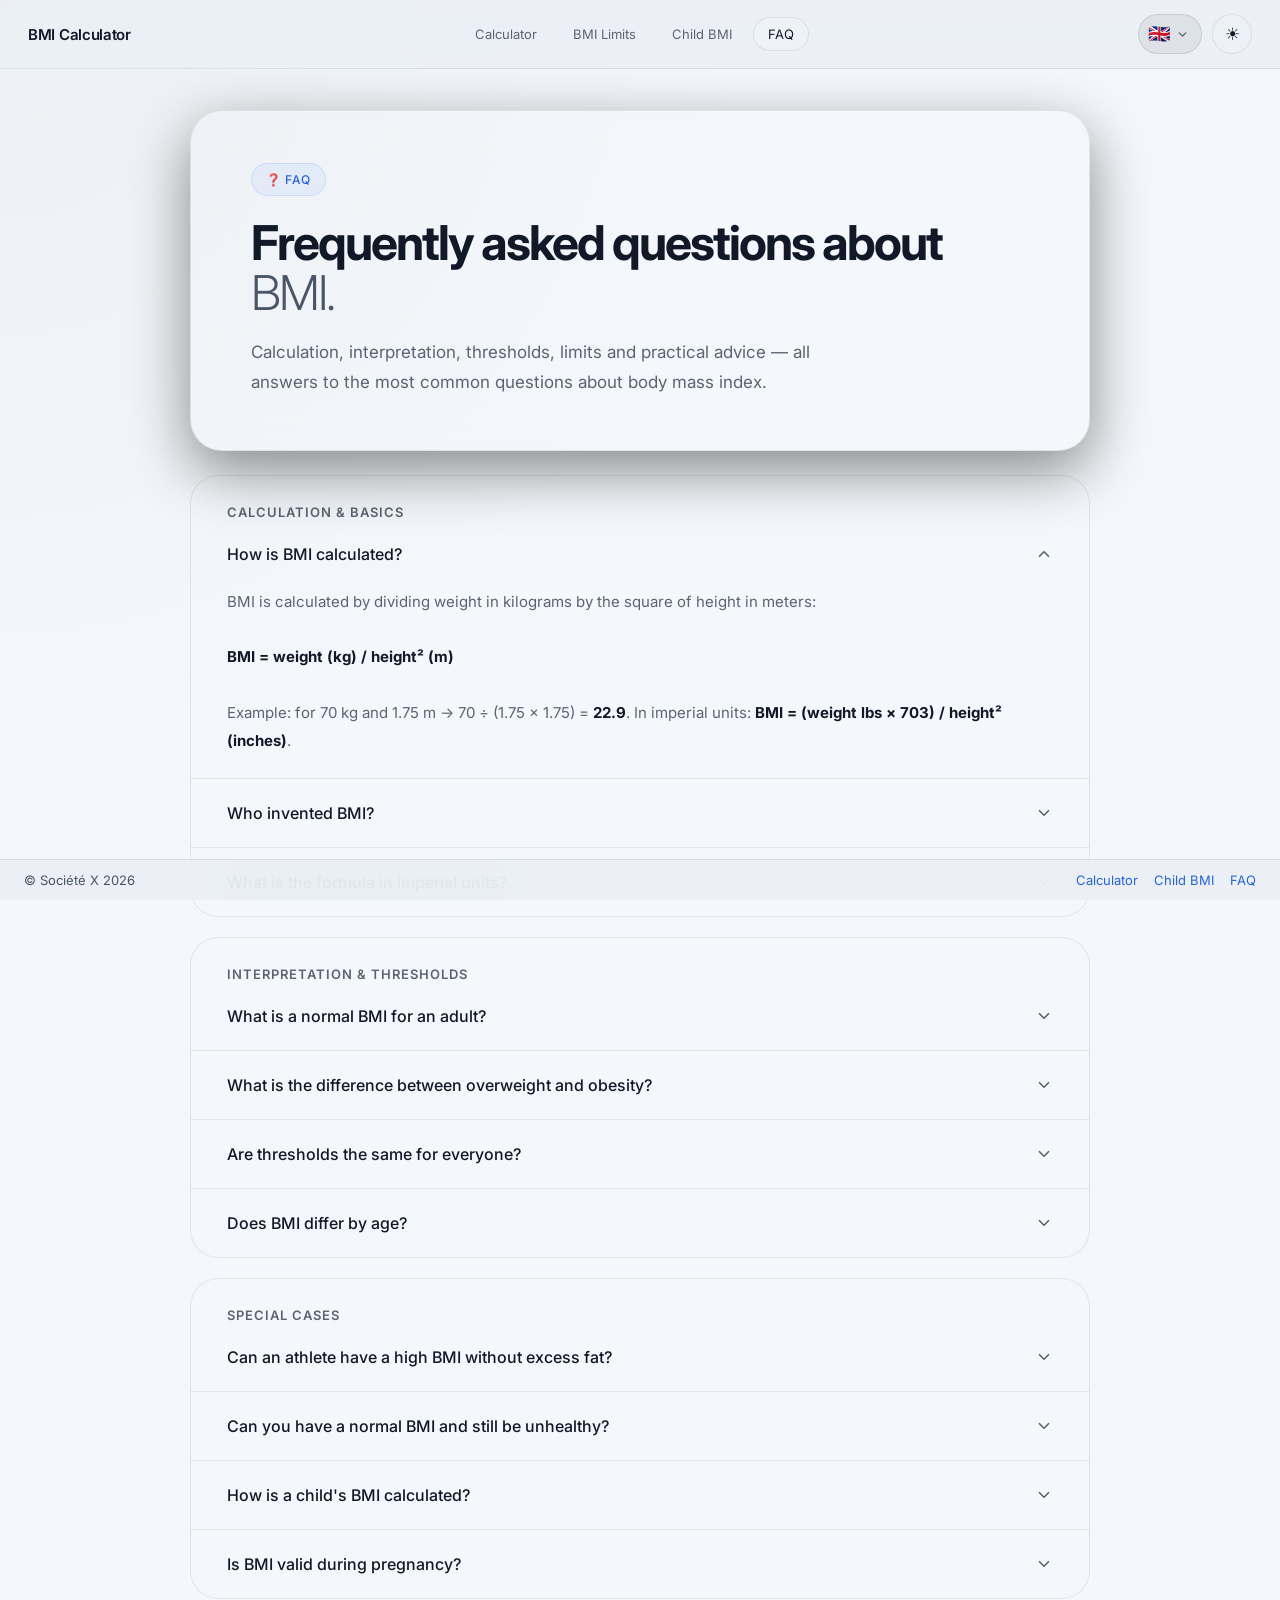
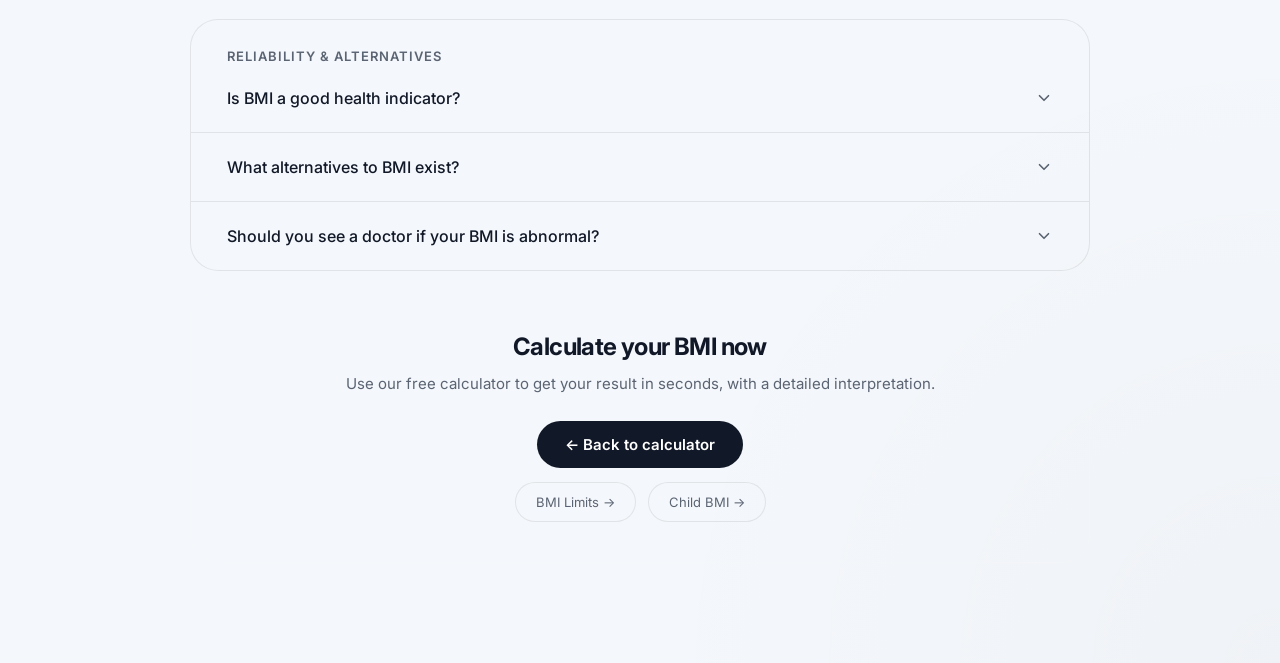
==== faq-imc.html @ f1634628 "feat: ajoute la page FAQ IMC avec schema.org FAQPage 14 questions organisées en 4 blocs (calcul, int" ====
<!DOCTYPE html>
<html lang="fr">
<head>
  <meta charset="UTF-8" />
  <meta name="viewport" content="width=device-width, initial-scale=1.0" />
  <title>FAQ IMC | Questions fréquentes sur l'indice de masse corporelle</title>
  <meta name="description" content="Toutes les réponses aux questions fréquentes sur l'IMC : calcul, interprétation, seuils, limites, IMC normal, surpoids, obésité et conseils pratiques.">
  <meta name="keywords" content="FAQ IMC, questions IMC, IMC normal, calcul IMC, interprétation IMC, surpoids, obésité, seuils IMC">
  <meta name="author" content="Société X">
  <meta name="robots" content="index, follow">
  <meta property="og:title" content="FAQ IMC – Questions fréquentes">
  <meta property="og:description" content="Toutes les réponses aux questions fréquentes sur l'indice de masse corporelle.">
  <meta property="og:type" content="article">
  <link rel="canonical" href="https://www.votresite.com/faq-imc">
  <link rel="preconnect" href="https://fonts.googleapis.com">
  <link rel="preconnect" href="https://fonts.gstatic.com" crossorigin>
  <link href="https://fonts.googleapis.com/css2?family=Inter:wght@300;400;500;600;700&display=swap" rel="stylesheet">

  <style>
    * { margin: 0; padding: 0; box-sizing: border-box; }

    :root {
      --footer: #c7d0dd; --link: #8db4ff; --bg: #0f1115;
      --border: rgba(255,255,255,0.08); --text: #f5f7fb;
      --muted: #a7b0c0; --accent: #ffffff;
      --success: #32d583; --warning: #f5b546; --danger: #ff6b6b;
      --shadow: 0 20px 60px rgba(0,0,0,0.45);
    }

    body {
      font-family: 'Inter', sans-serif;
      background:
        radial-gradient(circle at top left, rgba(255,255,255,0.04), transparent 30%),
        radial-gradient(circle at bottom right, rgba(255,255,255,0.03), transparent 25%),
        var(--bg);
      color: var(--text);
      min-height: 100vh;
      padding: 80px 20px 80px;
      transition: background 0.3s ease, color 0.3s ease;
    }

    /* ---- NAV ---- */
    .topbar {
      position: fixed;
      top: 0; left: 0; width: 100%;
      padding: 14px 28px;
      display: flex;
      align-items: center;
      justify-content: space-between;
      background: rgba(15,17,21,0.82);
      -webkit-backdrop-filter: blur(20px) saturate(180%);
      backdrop-filter: blur(20px) saturate(180%);
      border-bottom: 1px solid var(--border);
      z-index: 900;
    }

    .nav-logo {
      font-size: 15px; font-weight: 600; color: var(--text);
      text-decoration: none; letter-spacing: -0.3px;
    }

    .nav-links { display: flex; gap: 6px; align-items: center; }

    .nav-link {
      padding: 8px 14px; border-radius: 999px; font-size: 13px;
      color: var(--muted); text-decoration: none;
      border: 1px solid transparent; transition: all 0.2s ease; white-space: nowrap;
    }
    .nav-link:hover { color: var(--text); background: rgba(255,255,255,0.07); border-color: var(--border); }
    .nav-link.active { color: var(--text); background: rgba(255,255,255,0.09); border-color: var(--border); }

    .nav-controls { display: flex; align-items: center; gap: 10px; }

    .theme-toggle {
      width: 40px; height: 40px; border-radius: 50%;
      border: 1px solid var(--border); background: rgba(255,255,255,0.08);
      color: var(--text); cursor: pointer; font-size: 17px;
      display: flex; align-items: center; justify-content: center; transition: 0.2s ease;
    }
    .theme-toggle:hover { transform: scale(1.05); background: rgba(255,255,255,0.13); }

    /* ---- PAGE LAYOUT ---- */
    .page-wrapper { max-width: 900px; margin: 0 auto; padding-top: 30px; }

    /* Hero */
    .hero {
      padding: 52px 60px;
      border: 1px solid var(--border); border-radius: 32px;
      background: rgba(255,255,255,0.03); backdrop-filter: blur(20px);
      box-shadow: var(--shadow); margin-bottom: 24px;
    }

    .hero-badge {
      display: inline-flex; align-items: center; gap: 8px;
      padding: 8px 14px; border-radius: 999px;
      background: rgba(141,180,255,0.12); border: 1px solid rgba(141,180,255,0.3);
      color: var(--link); font-size: 12px; font-weight: 500;
      letter-spacing: 0.5px; margin-bottom: 22px;
    }

    .hero h1 {
      font-size: 48px; font-weight: 700; letter-spacing: -2px;
      line-height: 1.05; margin-bottom: 18px;
    }
    .hero h1 span { color: #cfd8e3; font-weight: 300; }

    .hero-desc { color: var(--muted); font-size: 17px; line-height: 1.8; max-width: 620px; }

    /* FAQ section */
    .faq-section {
      border: 1px solid var(--border); border-radius: 28px;
      background: rgba(255,255,255,0.03); margin-bottom: 20px; overflow: hidden;
    }

    .faq-section-title {
      padding: 28px 36px 0;
      font-size: 13px; font-weight: 600; letter-spacing: 1px;
      color: var(--muted); text-transform: uppercase;
    }

    .faq-item { border-bottom: 1px solid var(--border); }
    .faq-item:last-child { border-bottom: none; }

    .faq-question {
      width: 100%; background: none; border: none; cursor: pointer;
      padding: 22px 36px; text-align: left; color: var(--text);
      font-family: 'Inter', sans-serif; font-size: 16px; font-weight: 500;
      display: flex; justify-content: space-between; align-items: center;
      gap: 16px; transition: background 0.15s ease; line-height: 1.5;
    }
    .faq-question:hover { background: rgba(255,255,255,0.03); }

    .faq-chevron {
      flex-shrink: 0; width: 18px; height: 18px;
      stroke: var(--muted); fill: none; stroke-width: 2.2;
      stroke-linecap: round; stroke-linejoin: round;
      transition: transform 0.25s ease;
    }
    .faq-item.open .faq-chevron { transform: rotate(180deg); }

    .faq-answer {
      max-height: 0; overflow: hidden;
      transition: max-height 0.35s ease, padding 0.25s ease;
    }
    .faq-item.open .faq-answer { max-height: 600px; }

    .faq-answer-inner {
      padding: 0 36px 24px;
      color: var(--muted); font-size: 15px; line-height: 1.85;
    }
    .faq-answer-inner strong { color: var(--text); }
    .faq-answer-inner a { color: var(--link); text-decoration: none; }
    .faq-answer-inner a:hover { text-decoration: underline; }

    .faq-answer-inner .values-row {
      display: flex; flex-wrap: wrap; gap: 10px; margin-top: 14px;
    }
    .val-chip {
      display: flex; flex-direction: column; align-items: center;
      padding: 10px 16px; border-radius: 14px; border: 1px solid var(--border);
      background: rgba(255,255,255,0.04); font-size: 13px; gap: 4px;
    }
    .val-chip .val-num { font-size: 17px; font-weight: 700; }
    .val-chip .val-label { color: var(--muted); font-size: 11px; }
    .val-chip.green { border-color: rgba(50,213,131,0.3); }
    .val-chip.green .val-num { color: var(--success); }
    .val-chip.yellow { border-color: rgba(245,181,70,0.3); }
    .val-chip.yellow .val-num { color: var(--warning); }
    .val-chip.orange { border-color: rgba(255,150,50,0.3); }
    .val-chip.orange .val-num { color: #ff9632; }
    .val-chip.red { border-color: rgba(255,107,107,0.3); }
    .val-chip.red .val-num { color: var(--danger); }

    /* CTA */
    .cta-section {
      padding: 40px; border: 1px solid rgba(255,255,255,0.1);
      border-radius: 28px; background: rgba(255,255,255,0.04);
      text-align: center; margin-bottom: 20px;
    }
    .cta-section h2 { font-size: 24px; font-weight: 700; letter-spacing: -0.6px; margin-bottom: 10px; }
    .cta-section p  { color: var(--muted); font-size: 15px; margin-bottom: 24px; line-height: 1.7; }

    .cta-btn {
      display: inline-flex; align-items: center; gap: 8px;
      padding: 14px 28px; border-radius: 999px; background: var(--accent);
      color: #111; font-size: 15px; font-weight: 600; text-decoration: none;
      transition: opacity 0.2s, transform 0.2s; border: none; cursor: pointer;
      font-family: 'Inter', sans-serif;
    }
    .cta-btn:hover { opacity: 0.9; transform: translateY(-1px); }

    .page-links {
      display: flex; gap: 12px; justify-content: center; flex-wrap: wrap; margin-top: 14px;
    }
    .page-link {
      padding: 11px 20px; border-radius: 999px; border: 1px solid var(--border);
      background: rgba(255,255,255,0.05); color: var(--muted); font-size: 13px;
      text-decoration: none; transition: all 0.2s ease;
    }
    .page-link:hover { background: rgba(255,255,255,0.1); color: var(--text); border-color: rgba(255,255,255,0.2); }

    /* Footer */
    footer {
      position: fixed; bottom: 0; left: 0; width: 100%;
      padding: 12px 24px;
      display: flex; justify-content: space-between; align-items: center;
      background: rgba(15,17,21,0.82);
      -webkit-backdrop-filter: blur(20px) saturate(180%);
      backdrop-filter: blur(20px) saturate(180%);
      border-top: 1px solid var(--border);
      color: var(--footer); font-size: 13px; flex-wrap: wrap; gap: 10px; z-index: 900;
    }
    footer a { color: var(--link); text-decoration: none; }
    footer a:hover { text-decoration: underline; }
    .footer-links { display: flex; gap: 16px; }

    /* Light mode */
    body.light {
      --bg: #f4f7fb; --border: rgba(0,0,0,0.08); --text: #111827;
      --muted: #5b6472; --accent: #111827; --footer: #4b5563; --link: #2563eb;
      background:
        radial-gradient(circle at top left, rgba(0,0,0,0.03), transparent 30%),
        radial-gradient(circle at bottom right, rgba(0,0,0,0.02), transparent 25%),
        var(--bg);
    }
    body.light .topbar, body.light footer { background: rgba(235,239,245,0.88); }
    body.light .cta-btn { color: #fff; }
    body.light .hero h1 span { color: #4a5568; }
    body.light .lang-menu { background: rgba(244,247,251,0.97); }
    body.light .lang-option:hover { background: rgba(0,0,0,0.05); color: #111; }
    body.light .lang-dropdown-btn { background: rgba(0,0,0,0.06); border-color: rgba(0,0,0,0.1); color: #111827; }
    body.light .faq-question:hover { background: rgba(0,0,0,0.02); }

    /* Language */
    .language-switcher { position: relative; z-index: 999; }
    .lang-dropdown-btn {
      height: 40px; padding: 0 12px 0 9px; border-radius: 999px;
      border: 1px solid var(--border); background: rgba(255,255,255,0.08);
      display: flex; align-items: center; gap: 6px; cursor: pointer;
      font-size: 18px; line-height: 1; transition: 0.2s ease;
      color: var(--text); font-family: 'Inter', sans-serif;
    }
    .lang-dropdown-btn:hover { background: rgba(255,255,255,0.13); }
    .lang-chevron {
      width: 13px; height: 13px; flex-shrink: 0;
      transition: transform 0.25s ease; stroke: var(--muted);
      fill: none; stroke-width: 2.5; stroke-linecap: round; stroke-linejoin: round;
    }
    .lang-dropdown-btn.open .lang-chevron { transform: rotate(180deg); }
    .lang-menu {
      position: absolute; top: calc(100% + 8px); right: 0;
      background: rgba(23,26,33,0.97); backdrop-filter: blur(16px);
      border: 1px solid var(--border); border-radius: 18px;
      padding: 6px; min-width: 130px; display: none;
      box-shadow: 0 12px 36px rgba(0,0,0,0.35); z-index: 999;
    }
    .lang-menu.open { display: block; }
    .lang-option {
      display: flex; align-items: center; gap: 9px;
      padding: 10px 14px; border-radius: 12px; cursor: pointer;
      font-size: 14px; color: var(--muted); transition: 0.15s ease;
    }
    .lang-option:hover { background: rgba(255,255,255,0.08); color: var(--text); }

    /* Burger */
    .burger {
      display:none; align-items:center; justify-content:center; width:36px; height:36px;
      border-radius:10px; border:1px solid var(--border); background:rgba(255,255,255,0.08);
      cursor:pointer; flex-shrink:0; transition:background 0.2s ease;
    }
    .burger:hover { background:rgba(255,255,255,0.14); }
    .burger .icon-burger { display:block; }
    .burger .icon-close  { display:none; }
    .burger.open .icon-burger { display:none; }
    .burger.open .icon-close  { display:block; }
    .mobile-menu {
      display:none; position:fixed; top:53px; left:0; width:100%;
      background:rgba(15,17,21,0.97); -webkit-backdrop-filter:blur(20px);
      backdrop-filter:blur(20px); border-bottom:1px solid var(--border);
      padding:8px 14px 12px; flex-direction:column; gap:4px; z-index:1000;
    }
    .mobile-menu.open { display:flex; }
    .mobile-menu .mob-link {
      display:block; padding:12px 16px; font-size:15px;
      font-family:'Inter',sans-serif; border-radius:14px; border:1px solid transparent;
      color:var(--muted); text-decoration:none; transition:all 0.15s ease;
    }
    .mobile-menu .mob-link:hover { background:rgba(255,255,255,0.07); color:var(--text); }
    .mobile-menu .mob-link.active { background:rgba(255,255,255,0.09); border-color:var(--border); color:var(--text); }
    body.light .burger { background:rgba(0,0,0,0.05); border-color:rgba(0,0,0,0.12); }
    body.light .mobile-menu { background:rgba(235,239,245,0.97); }

    /* Responsive */
    @media (max-width: 720px) {
      body { padding: 70px 0 70px; }
      .page-wrapper { padding: 16px 14px 0; }
      .hero { padding: 28px 20px; border-radius: 20px; }
      .hero h1 { font-size: 28px; letter-spacing: -1px; }
      .hero-desc { font-size: 14px; }
      .faq-section { border-radius: 20px; margin-bottom: 12px; }
      .faq-section-title { padding: 20px 20px 0; font-size: 12px; }
      .faq-question { padding: 18px 20px; font-size: 15px; }
      .faq-answer-inner { padding: 0 20px 20px; font-size: 14px; }
      .cta-section { padding: 26px 18px; border-radius: 20px; margin-bottom: 12px; }
      .topbar { padding: 10px 14px; }
      .nav-links { display: none; }
      .burger { display: flex; }
      footer { padding: 10px 16px; font-size: 12px; }
    }
  </style>
</head>
<body>

  <script type="application/ld+json" id="faqSchema">
  {
    "@context": "https://schema.org",
    "@type": "FAQPage",
    "mainEntity": [
      {
        "@type": "Question",
        "name": "Comment se calcule l'IMC ?",
        "acceptedAnswer": { "@type": "Answer", "text": "L'IMC se calcule en divisant le poids en kilogrammes par le carré de la taille en mètres : IMC = poids (kg) / taille² (m). Par exemple, pour 70 kg et 1,75 m : 70 / (1,75 × 1,75) = 22,9." }
      },
      {
        "@type": "Question",
        "name": "Quel est un IMC normal pour un adulte ?",
        "acceptedAnswer": { "@type": "Answer", "text": "Selon l'OMS, un IMC entre 18,5 et 24,9 est considéré comme normal. En dessous de 18,5 correspond à une maigreur, entre 25 et 29,9 à un surpoids, et au-delà de 30 à une obésité." }
      },
      {
        "@type": "Question",
        "name": "L'IMC est-il fiable ?",
        "acceptedAnswer": { "@type": "Answer", "text": "L'IMC est un outil de dépistage utile à l'échelle de la population, mais imparfait à l'échelle individuelle. Il ne distingue pas la masse musculaire de la graisse, et ne tient pas compte de l'âge, du sexe biologique, ni de l'origine ethnique." }
      },
      {
        "@type": "Question",
        "name": "L'IMC est-il différent pour les enfants ?",
        "acceptedAnswer": { "@type": "Answer", "text": "Oui. Chez les enfants et adolescents (2-18 ans), l'IMC s'interprète en percentile selon l'âge et le sexe, pas avec des seuils fixes. Un IMC au-dessus du 97e percentile indique une obésité, en dessous du 3e percentile une maigreur." }
      },
      {
        "@type": "Question",
        "name": "Peut-on avoir un IMC normal et être en mauvaise santé ?",
        "acceptedAnswer": { "@type": "Answer", "text": "Oui, c'est ce qu'on appelle la TOFI (Thin Outside, Fat Inside). Une personne peut afficher un IMC normal tout en ayant un excès de graisse viscérale abdominale, ce qui est associé à des risques cardiovasculaires et métaboliques élevés." }
      },
      {
        "@type": "Question",
        "name": "Quelle est la différence entre surpoids et obésité ?",
        "acceptedAnswer": { "@type": "Answer", "text": "Le surpoids correspond à un IMC entre 25 et 29,9. L'obésité commence à partir de 30 et se divise en trois grades : grade 1 (30-34,9), grade 2 (35-39,9) et grade 3 ou obésité morbide (40 et plus)." }
      },
      {
        "@type": "Question",
        "name": "Un sportif peut-il avoir un IMC élevé sans excès de graisse ?",
        "acceptedAnswer": { "@type": "Answer", "text": "Oui. La masse musculaire est plus dense que la graisse. Un athlète comme un rugbyman ou un haltérophile peut avoir un IMC de 28 à 32 tout en ayant un faible taux de graisse corporelle. C'est l'une des principales limites de l'IMC." }
      },
      {
        "@type": "Question",
        "name": "Les seuils IMC sont-ils les mêmes pour tout le monde ?",
        "acceptedAnswer": { "@type": "Answer", "text": "Non. L'OMS recommande des seuils abaissés pour les populations asiatiques : surpoids à partir de 23, obésité à 27,5. Ces populations accumulent davantage de graisse viscérale pour un même IMC que les populations caucasiennes." }
      },
      {
        "@type": "Question",
        "name": "Quelle est la formule de l'IMC en unités impériales ?",
        "acceptedAnswer": { "@type": "Answer", "text": "En unités impériales : IMC = (poids en livres × 703) / (taille en pouces)². Par exemple, pour 154 lbs et 5 ft 9 in (69 pouces) : (154 × 703) / (69²) = 22,7." }
      },
      {
        "@type": "Question",
        "name": "Comment perdre du poids pour atteindre un IMC normal ?",
        "acceptedAnswer": { "@type": "Answer", "text": "L'IMC est un indicateur, pas une cible en soi. Pour améliorer sa composition corporelle, il est recommandé de combiner une alimentation équilibrée (déficit calorique modéré) avec une activité physique régulière. Consultez un professionnel de santé pour un suivi personnalisé." }
      }
    ]
  }
  </script>

  <nav class="topbar">
    <button class="burger" id="burgerBtn" aria-label="Menu">
      <svg class="icon-burger" width="16" height="16" viewBox="0 0 16 16" fill="none" stroke="var(--text)" stroke-width="1.8" stroke-linecap="round"><line x1="2" y1="4" x2="14" y2="4"/><line x1="2" y1="8" x2="14" y2="8"/><line x1="2" y1="12" x2="14" y2="12"/></svg>
      <svg class="icon-close" width="16" height="16" viewBox="0 0 16 16" fill="none" stroke="var(--text)" stroke-width="1.8" stroke-linecap="round"><line x1="3" y1="3" x2="13" y2="13"/><line x1="13" y1="3" x2="3" y2="13"/></svg>
    </button>
    <a class="nav-logo" href="index.html" id="navLogo">Calculateur IMC</a>
    <div class="nav-links">
      <a class="nav-link" href="index.html" id="navCalc">Calculateur</a>
      <a class="nav-link" href="limites-imc.html" id="navLimites">Limites de l'IMC</a>
      <a class="nav-link" href="imc-enfant.html" id="navEnfant">IMC enfant</a>
      <a class="nav-link active" href="faq-imc.html" id="navFaq">FAQ</a>
    </div>
    <div class="nav-controls">
      <div class="language-switcher" id="langSwitcher">
        <button class="lang-dropdown-btn" id="langBtn">
          <span id="currentFlag">🇫🇷</span>
          <svg class="lang-chevron" viewBox="0 0 24 24"><polyline points="6 9 12 15 18 9"/></svg>
        </button>
        <div class="lang-menu" id="langMenu">
          <div class="lang-option" data-lang="fr"><span>🇫🇷</span><span>Français</span></div>
          <div class="lang-option" data-lang="en"><span>🇬🇧</span><span>English</span></div>
          <div class="lang-option" data-lang="es"><span>🇪🇸</span><span>Español</span></div>
        </div>
      </div>
      <button class="theme-toggle" id="themeToggle">☾</button>
    </div>
  </nav>

  <div class="mobile-menu" id="mobileMenu">
    <a class="mob-link" href="index.html" id="mobCalc">Calculateur</a>
    <a class="mob-link" href="limites-imc.html" id="mobLimites">Limites de l'IMC</a>
    <a class="mob-link" href="imc-enfant.html" id="mobEnfant">IMC enfant</a>
    <a class="mob-link active" href="faq-imc.html" id="mobFaq">FAQ</a>
  </div>

  <div class="page-wrapper">

    <div class="hero">
      <div class="hero-badge" id="heroBadge">❓ FAQ</div>
      <h1 id="heroTitle">Questions fréquentes sur <span id="heroSub">l'IMC.</span></h1>
      <p class="hero-desc" id="heroDesc">Calcul, interprétation, seuils, limites et conseils pratiques — toutes les réponses aux questions les plus posées sur l'indice de masse corporelle.</p>
    </div>

    <!-- Bloc 1 : Calcul & bases -->
    <div class="faq-section">
      <p class="faq-section-title" id="sec1Label">Calcul &amp; bases</p>

      <div class="faq-item">
        <button class="faq-question" onclick="toggleFaq(this)" id="q1">
          <span id="q1text">Comment se calcule l'IMC ?</span>
          <svg class="faq-chevron" viewBox="0 0 24 24"><polyline points="6 9 12 15 18 9"/></svg>
        </button>
        <div class="faq-answer">
          <div class="faq-answer-inner" id="a1">
            L'IMC se calcule en divisant le poids en kilogrammes par le carré de la taille en mètres :<br><br>
            <strong>IMC = poids (kg) / taille² (m)</strong><br><br>
            Exemple : pour 70 kg et 1,75 m → 70 ÷ (1,75 × 1,75) = <strong>22,9</strong>. En unités impériales, la formule devient : <strong>IMC = (poids lbs × 703) / taille² (pouces)</strong>.
          </div>
        </div>
      </div>

      <div class="faq-item">
        <button class="faq-question" onclick="toggleFaq(this)" id="q2">
          <span id="q2text">Qui a inventé l'IMC ?</span>
          <svg class="faq-chevron" viewBox="0 0 24 24"><polyline points="6 9 12 15 18 9"/></svg>
        </button>
        <div class="faq-answer">
          <div class="faq-answer-inner" id="a2">
            L'IMC a été développé par le statisticien belge <strong>Adolphe Quetelet</strong> en 1832, d'où son ancien nom "indice de Quetelet". Il a été popularisé comme outil médical dans les années 1970 par le physiologiste américain Ancel Keys, qui lui a donné son nom actuel de <em>Body Mass Index</em> (BMI).
          </div>
        </div>
      </div>

      <div class="faq-item">
        <button class="faq-question" onclick="toggleFaq(this)" id="q3">
          <span id="q3text">Quelle est la formule en unités impériales ?</span>
          <svg class="faq-chevron" viewBox="0 0 24 24"><polyline points="6 9 12 15 18 9"/></svg>
        </button>
        <div class="faq-answer">
          <div class="faq-answer-inner" id="a3">
            En pouces et livres : <strong>IMC = (poids lbs × 703) / taille² (pouces)</strong>.<br><br>
            Exemple : 154 lbs, 5 ft 9 in (= 69 pouces) → (154 × 703) / (69²) = 108 262 / 4 761 = <strong>22,7</strong>.
          </div>
        </div>
      </div>

    </div>

    <!-- Bloc 2 : Interprétation & seuils -->
    <div class="faq-section">
      <p class="faq-section-title" id="sec2Label">Interprétation &amp; seuils</p>

      <div class="faq-item">
        <button class="faq-question" onclick="toggleFaq(this)" id="q4">
          <span id="q4text">Quel est un IMC normal pour un adulte ?</span>
          <svg class="faq-chevron" viewBox="0 0 24 24"><polyline points="6 9 12 15 18 9"/></svg>
        </button>
        <div class="faq-answer">
          <div class="faq-answer-inner" id="a4">
            Selon l'Organisation Mondiale de la Santé (OMS), voici les catégories pour l'adulte :
            <div class="values-row">
              <div class="val-chip yellow"><span class="val-num">&lt; 18,5</span><span class="val-label" id="chip1">Maigreur</span></div>
              <div class="val-chip green"><span class="val-num">18,5 – 24,9</span><span class="val-label" id="chip2">Normal</span></div>
              <div class="val-chip yellow"><span class="val-num">25 – 29,9</span><span class="val-label" id="chip3">Surpoids</span></div>
              <div class="val-chip orange"><span class="val-num">30 – 34,9</span><span class="val-label" id="chip4">Obésité G1</span></div>
              <div class="val-chip red"><span class="val-num">&ge; 35</span><span class="val-label" id="chip5">Obésité G2+</span></div>
            </div>
          </div>
        </div>
      </div>

      <div class="faq-item">
        <button class="faq-question" onclick="toggleFaq(this)" id="q5">
          <span id="q5text">Quelle est la différence entre surpoids et obésité ?</span>
          <svg class="faq-chevron" viewBox="0 0 24 24"><polyline points="6 9 12 15 18 9"/></svg>
        </button>
        <div class="faq-answer">
          <div class="faq-answer-inner" id="a5">
            Le <strong>surpoids</strong> correspond à un IMC entre 25 et 29,9. L'<strong>obésité</strong> commence à partir de 30 et se subdivise en trois grades :
            <br><br>
            • <strong>Grade 1</strong> (obésité modérée) : IMC 30–34,9<br>
            • <strong>Grade 2</strong> (obésité sévère) : IMC 35–39,9<br>
            • <strong>Grade 3</strong> (obésité morbide) : IMC ≥ 40<br><br>
            Le risque de complications cardiovasculaires et métaboliques augmente progressivement avec le grade.
          </div>
        </div>
      </div>

      <div class="faq-item">
        <button class="faq-question" onclick="toggleFaq(this)" id="q6">
          <span id="q6text">Les seuils sont-ils les mêmes pour tous ?</span>
          <svg class="faq-chevron" viewBox="0 0 24 24"><polyline points="6 9 12 15 18 9"/></svg>
        </button>
        <div class="faq-answer">
          <div class="faq-answer-inner" id="a6">
            Non. L'OMS recommande des <strong>seuils abaissés pour les populations asiatiques</strong> : surpoids à partir de 23, obésité à 27,5 — car ces populations accumulent davantage de graisse viscérale pour un même IMC. À l'inverse, certaines populations d'Afrique subsaharienne et des îles du Pacifique tolèrent mieux des IMC plus élevés. Les seuils OMS standard ont été calibrés principalement sur des populations caucasiennes.
          </div>
        </div>
      </div>

      <div class="faq-item">
        <button class="faq-question" onclick="toggleFaq(this)" id="q7">
          <span id="q7text">L'IMC est-il différent selon l'âge ?</span>
          <svg class="faq-chevron" viewBox="0 0 24 24"><polyline points="6 9 12 15 18 9"/></svg>
        </button>
        <div class="faq-answer">
          <div class="faq-answer-inner" id="a7">
            Les seuils OMS s'appliquent aux adultes de 18 ans et plus, quelle que soit l'âge — mais l'interprétation doit être nuancée. Chez les personnes âgées, un IMC légèrement supérieur à 25 (autour de 27) est souvent associé à une meilleure survie, phénomène connu sous le nom de <strong>paradoxe de l'obésité</strong>. Pour les enfants et adolescents (2–18 ans), des courbes de percentile spécifiques à l'âge et au sexe sont utilisées.
          </div>
        </div>
      </div>

    </div>

    <!-- Bloc 3 : Cas particuliers -->
    <div class="faq-section">
      <p class="faq-section-title" id="sec3Label">Cas particuliers</p>

      <div class="faq-item">
        <button class="faq-question" onclick="toggleFaq(this)" id="q8">
          <span id="q8text">Un sportif peut-il avoir un IMC élevé sans excès de graisse ?</span>
          <svg class="faq-chevron" viewBox="0 0 24 24"><polyline points="6 9 12 15 18 9"/></svg>
        </button>
        <div class="faq-answer">
          <div class="faq-answer-inner" id="a8">
            Oui, c'est l'un des cas les plus courants où l'IMC est trompeur. La masse musculaire est plus dense que la graisse : un rugbyman, un haltérophile ou un sprinter peut afficher un IMC de 28 à 32 avec un taux de graisse corporelle excellent (8–15 %). Dans ce cas, des mesures complémentaires (impédancemétrie, tour de taille) sont bien plus pertinentes.
          </div>
        </div>
      </div>

      <div class="faq-item">
        <button class="faq-question" onclick="toggleFaq(this)" id="q9">
          <span id="q9text">Peut-on avoir un IMC normal et être en mauvaise santé ?</span>
          <svg class="faq-chevron" viewBox="0 0 24 24"><polyline points="6 9 12 15 18 9"/></svg>
        </button>
        <div class="faq-answer">
          <div class="faq-answer-inner" id="a9">
            Oui. C'est ce qu'on appelle la <strong>TOFI</strong> (<em>Thin Outside, Fat Inside</em> — mince dehors, gras dedans). Une personne peut avoir un IMC normal (ex. 22) tout en stockant un excès de <strong>graisse viscérale abdominale</strong>, invisible de l'extérieur. Cette graisse profonde est associée à un risque élevé de diabète de type 2, de maladies cardiovasculaires et de syndrome métabolique.
          </div>
        </div>
      </div>

      <div class="faq-item">
        <button class="faq-question" onclick="toggleFaq(this)" id="q10">
          <span id="q10text">Comment calculer l'IMC d'un enfant ?</span>
          <svg class="faq-chevron" viewBox="0 0 24 24"><polyline points="6 9 12 15 18 9"/></svg>
        </button>
        <div class="faq-answer">
          <div class="faq-answer-inner" id="a10">
            La formule est identique (poids / taille²), mais l'interprétation est totalement différente. Le résultat s'exprime en <strong>percentile</strong> par rapport aux enfants du même âge et du même sexe :<br><br>
            • Sous le 3e percentile → maigreur<br>
            • Entre 3e et 97e percentile → poids normal<br>
            • Au-dessus du 97e percentile → obésité<br><br>
            Consultez notre <a href="imc-enfant.html" id="childLink">calculateur IMC enfant</a> pour un résultat adapté.
          </div>
        </div>
      </div>

      <div class="faq-item">
        <button class="faq-question" onclick="toggleFaq(this)" id="q11">
          <span id="q11text">L'IMC est-il valable pendant la grossesse ?</span>
          <svg class="faq-chevron" viewBox="0 0 24 24"><polyline points="6 9 12 15 18 9"/></svg>
        </button>
        <div class="faq-answer">
          <div class="faq-answer-inner" id="a11">
            Non. Pendant la grossesse, le poids augmente naturellement (bébé, placenta, liquide amniotique, réserves). L'IMC prénatal (avant la grossesse) est utilisé par les médecins pour définir les objectifs de prise de poids, mais l'IMC en cours de grossesse n'a aucune valeur diagnostique isolée. Le suivi doit être réalisé par un professionnel de santé.
          </div>
        </div>
      </div>

    </div>

    <!-- Bloc 4 : Fiabilité & alternatives -->
    <div class="faq-section">
      <p class="faq-section-title" id="sec4Label">Fiabilité &amp; alternatives</p>

      <div class="faq-item">
        <button class="faq-question" onclick="toggleFaq(this)" id="q12">
          <span id="q12text">L'IMC est-il un bon indicateur de santé ?</span>
          <svg class="faq-chevron" viewBox="0 0 24 24"><polyline points="6 9 12 15 18 9"/></svg>
        </button>
        <div class="faq-answer">
          <div class="faq-answer-inner" id="a12">
            C'est un <strong>indicateur de dépistage populationnel</strong>, utile pour des études à grande échelle et pour détecter des tendances. À l'échelle individuelle, il est imparfait car il ignore la composition corporelle (muscle vs graisse), la répartition des graisses, l'origine ethnique et l'âge. Il doit être considéré comme un <strong>point de départ</strong>, jamais comme un diagnostic.
          </div>
        </div>
      </div>

      <div class="faq-item">
        <button class="faq-question" onclick="toggleFaq(this)" id="q13">
          <span id="q13text">Quelles alternatives à l'IMC existe-t-il ?</span>
          <svg class="faq-chevron" viewBox="0 0 24 24"><polyline points="6 9 12 15 18 9"/></svg>
        </button>
        <div class="faq-answer">
          <div class="faq-answer-inner" id="a13">
            Plusieurs indicateurs complémentaires sont utilisés :<br><br>
            • <strong>Tour de taille</strong> : prédit mieux le risque cardiovasculaire (seuils &gt; 94 cm homme, &gt; 80 cm femme)<br>
            • <strong>Rapport taille/hanches</strong> : distingue l'obésité androïde (abdominale) de l'obésité gynoïde<br>
            • <strong>Rapport taille/taille</strong> : indépendant du sexe, seuil d'alerte à 0,5<br>
            • <strong>Impédancemétrie</strong> : mesure le % de graisse et de masse musculaire<br>
            • <strong>DEXA</strong> : référence médicale pour la composition corporelle exacte
          </div>
        </div>
      </div>

      <div class="faq-item">
        <button class="faq-question" onclick="toggleFaq(this)" id="q14">
          <span id="q14text">Faut-il consulter un médecin si son IMC est anormal ?</span>
          <svg class="faq-chevron" viewBox="0 0 24 24"><polyline points="6 9 12 15 18 9"/></svg>
        </button>
        <div class="faq-answer">
          <div class="faq-answer-inner" id="a14">
            Un IMC en dehors des normes est un <strong>signal d'alerte</strong>, pas un diagnostic. Si votre IMC est inférieur à 17 ou supérieur à 30, ou s'il a significativement changé en peu de temps, une consultation médicale est recommandée pour évaluer votre santé globale et exclure toute cause sous-jacente. Pour un IMC entre 25 et 30, le contexte (activité physique, alimentation, autres facteurs de risque) détermine si une intervention est nécessaire.
          </div>
        </div>
      </div>

    </div>

    <!-- CTA -->
    <div class="cta-section">
      <h2 id="ctaTitle">Calculez votre IMC maintenant</h2>
      <p id="ctaDesc">Utilisez notre calculateur gratuit pour obtenir votre résultat en quelques secondes, avec une interprétation détaillée.</p>
      <a class="cta-btn" href="index.html" id="ctaBtn">← Retour au calculateur</a>
      <div class="page-links">
        <a class="page-link" href="limites-imc.html" id="limLink">Limites de l'IMC →</a>
        <a class="page-link" href="imc-enfant.html" id="enfLink">IMC enfant →</a>
      </div>
    </div>

  </div>

  <footer>
    <div id="footerCopy">© Société X 2026</div>
    <div class="footer-links">
      <a href="index.html" id="footCalc">Calculateur</a>
      <a href="imc-enfant.html" id="footEnfant">IMC enfant</a>
      <a href="faq-imc.html" id="footFaq">FAQ</a>
    </div>
  </footer>

  <script>
  (function() {
    var flags = { fr: '🇫🇷', en: '🇬🇧', es: '🇪🇸' };

    var translations = {
      fr: {
        pageTitle: "FAQ IMC | Questions fréquentes sur l'indice de masse corporelle",
        navLogo: 'Calculateur IMC', navCalc: 'Calculateur', navLimites: "Limites de l'IMC", navEnfant: 'IMC enfant', navFaq: 'FAQ',
        mobCalc: 'Calculateur', mobLimites: "Limites de l'IMC", mobEnfant: 'IMC enfant', mobFaq: 'FAQ',
        heroBadge: '❓ FAQ',
        heroTitle: 'Questions fréquentes sur <span id="heroSub">l\'IMC.</span>',
        heroSub: 'l\'IMC.',
        heroDesc: 'Calcul, interprétation, seuils, limites et conseils pratiques — toutes les réponses aux questions les plus posées sur l\'indice de masse corporelle.',
        sec1Label: 'Calcul &amp; bases',
        q1text: 'Comment se calcule l\'IMC ?',
        a1: 'L\'IMC se calcule en divisant le poids en kilogrammes par le carré de la taille en mètres :<br><br><strong>IMC = poids (kg) / taille² (m)</strong><br><br>Exemple : pour 70 kg et 1,75 m → 70 ÷ (1,75 × 1,75) = <strong>22,9</strong>. En unités impériales, la formule devient : <strong>IMC = (poids lbs × 703) / taille² (pouces)</strong>.',
        q2text: 'Qui a inventé l\'IMC ?',
        a2: 'L\'IMC a été développé par le statisticien belge <strong>Adolphe Quetelet</strong> en 1832, d\'où son ancien nom "indice de Quetelet". Il a été popularisé comme outil médical dans les années 1970 par le physiologiste américain Ancel Keys, qui lui a donné son nom actuel de <em>Body Mass Index</em> (BMI).',
        q3text: 'Quelle est la formule en unités impériales ?',
        a3: 'En pouces et livres : <strong>IMC = (poids lbs × 703) / taille² (pouces)</strong>.<br><br>Exemple : 154 lbs, 5 ft 9 in (= 69 pouces) → (154 × 703) / (69²) = 108 262 / 4 761 = <strong>22,7</strong>.',
        sec2Label: 'Interprétation &amp; seuils',
        q4text: 'Quel est un IMC normal pour un adulte ?',
        a4: 'Selon l\'Organisation Mondiale de la Santé (OMS), voici les catégories pour l\'adulte :<div class="values-row"><div class="val-chip yellow"><span class="val-num">&lt; 18,5</span><span class="val-label" id="chip1">Maigreur</span></div><div class="val-chip green"><span class="val-num">18,5 – 24,9</span><span class="val-label" id="chip2">Normal</span></div><div class="val-chip yellow"><span class="val-num">25 – 29,9</span><span class="val-label" id="chip3">Surpoids</span></div><div class="val-chip orange"><span class="val-num">30 – 34,9</span><span class="val-label" id="chip4">Obésité G1</span></div><div class="val-chip red"><span class="val-num">&ge; 35</span><span class="val-label" id="chip5">Obésité G2+</span></div></div>',
        chip1: 'Maigreur', chip2: 'Normal', chip3: 'Surpoids', chip4: 'Obésité G1', chip5: 'Obésité G2+',
        q5text: 'Quelle est la différence entre surpoids et obésité ?',
        a5: 'Le <strong>surpoids</strong> correspond à un IMC entre 25 et 29,9. L\'<strong>obésité</strong> commence à partir de 30 et se subdivise en trois grades :<br><br>• <strong>Grade 1</strong> (obésité modérée) : IMC 30–34,9<br>• <strong>Grade 2</strong> (obésité sévère) : IMC 35–39,9<br>• <strong>Grade 3</strong> (obésité morbide) : IMC ≥ 40<br><br>Le risque de complications cardiovasculaires et métaboliques augmente progressivement avec le grade.',
        q6text: 'Les seuils sont-ils les mêmes pour tous ?',
        a6: 'Non. L\'OMS recommande des <strong>seuils abaissés pour les populations asiatiques</strong> : surpoids à partir de 23, obésité à 27,5 — car ces populations accumulent davantage de graisse viscérale pour un même IMC. À l\'inverse, certaines populations d\'Afrique subsaharienne et des îles du Pacifique tolèrent mieux des IMC plus élevés. Les seuils OMS standard ont été calibrés principalement sur des populations caucasiennes.',
        q7text: 'L\'IMC est-il différent selon l\'âge ?',
        a7: 'Les seuils OMS s\'appliquent aux adultes de 18 ans et plus, quelle que soit l\'âge — mais l\'interprétation doit être nuancée. Chez les personnes âgées, un IMC légèrement supérieur à 25 (autour de 27) est souvent associé à une meilleure survie, phénomène connu sous le nom de <strong>paradoxe de l\'obésité</strong>. Pour les enfants et adolescents (2–18 ans), des courbes de percentile spécifiques à l\'âge et au sexe sont utilisées.',
        sec3Label: 'Cas particuliers',
        q8text: 'Un sportif peut-il avoir un IMC élevé sans excès de graisse ?',
        a8: 'Oui, c\'est l\'un des cas les plus courants où l\'IMC est trompeur. La masse musculaire est plus dense que la graisse : un rugbyman, un haltérophile ou un sprinter peut afficher un IMC de 28 à 32 avec un taux de graisse corporelle excellent (8–15 %). Dans ce cas, des mesures complémentaires (impédancemétrie, tour de taille) sont bien plus pertinentes.',
        q9text: 'Peut-on avoir un IMC normal et être en mauvaise santé ?',
        a9: 'Oui. C\'est ce qu\'on appelle la <strong>TOFI</strong> (<em>Thin Outside, Fat Inside</em> — mince dehors, gras dedans). Une personne peut avoir un IMC normal (ex. 22) tout en stockant un excès de <strong>graisse viscérale abdominale</strong>, invisible de l\'extérieur. Cette graisse profonde est associée à un risque élevé de diabète de type 2, de maladies cardiovasculaires et de syndrome métabolique.',
        q10text: 'Comment calculer l\'IMC d\'un enfant ?',
        a10: 'La formule est identique (poids / taille²), mais l\'interprétation est totalement différente. Le résultat s\'exprime en <strong>percentile</strong> par rapport aux enfants du même âge et du même sexe :<br><br>• Sous le 3e percentile → maigreur<br>• Entre 3e et 97e percentile → poids normal<br>• Au-dessus du 97e percentile → obésité<br><br>Consultez notre <a href="imc-enfant.html" id="childLink">calculateur IMC enfant</a> pour un résultat adapté.',
        q11text: 'L\'IMC est-il valable pendant la grossesse ?',
        a11: 'Non. Pendant la grossesse, le poids augmente naturellement (bébé, placenta, liquide amniotique, réserves). L\'IMC prénatal (avant la grossesse) est utilisé par les médecins pour définir les objectifs de prise de poids, mais l\'IMC en cours de grossesse n\'a aucune valeur diagnostique isolée. Le suivi doit être réalisé par un professionnel de santé.',
        sec4Label: 'Fiabilité &amp; alternatives',
        q12text: 'L\'IMC est-il un bon indicateur de santé ?',
        a12: 'C\'est un <strong>indicateur de dépistage populationnel</strong>, utile pour des études à grande échelle et pour détecter des tendances. À l\'échelle individuelle, il est imparfait car il ignore la composition corporelle (muscle vs graisse), la répartition des graisses, l\'origine ethnique et l\'âge. Il doit être considéré comme un <strong>point de départ</strong>, jamais comme un diagnostic.',
        q13text: 'Quelles alternatives à l\'IMC existe-t-il ?',
        a13: 'Plusieurs indicateurs complémentaires sont utilisés :<br><br>• <strong>Tour de taille</strong> : prédit mieux le risque cardiovasculaire (seuils &gt; 94 cm homme, &gt; 80 cm femme)<br>• <strong>Rapport taille/hanches</strong> : distingue l\'obésité androïde (abdominale) de l\'obésité gynoïde<br>• <strong>Rapport taille/taille</strong> : indépendant du sexe, seuil d\'alerte à 0,5<br>• <strong>Impédancemétrie</strong> : mesure le % de graisse et de masse musculaire<br>• <strong>DEXA</strong> : référence médicale pour la composition corporelle exacte',
        q14text: 'Faut-il consulter un médecin si son IMC est anormal ?',
        a14: 'Un IMC en dehors des normes est un <strong>signal d\'alerte</strong>, pas un diagnostic. Si votre IMC est inférieur à 17 ou supérieur à 30, ou s\'il a significativement changé en peu de temps, une consultation médicale est recommandée pour évaluer votre santé globale et exclure toute cause sous-jacente. Pour un IMC entre 25 et 30, le contexte (activité physique, alimentation, autres facteurs de risque) détermine si une intervention est nécessaire.',
        ctaTitle: 'Calculez votre IMC maintenant',
        ctaDesc: 'Utilisez notre calculateur gratuit pour obtenir votre résultat en quelques secondes, avec une interprétation détaillée.',
        ctaBtn: '← Retour au calculateur',
        limLink: "Limites de l'IMC →", enfLink: 'IMC enfant →',
        footerCopy: '© Société X 2026', footCalc: 'Calculateur', footEnfant: 'IMC enfant', footFaq: 'FAQ'
      },
      en: {
        pageTitle: 'BMI FAQ | Frequently asked questions about body mass index',
        navLogo: 'BMI Calculator', navCalc: 'Calculator', navLimites: 'BMI Limits', navEnfant: 'Child BMI', navFaq: 'FAQ',
        mobCalc: 'Calculator', mobLimites: 'BMI Limits', mobEnfant: 'Child BMI', mobFaq: 'FAQ',
        heroBadge: '❓ FAQ',
        heroTitle: 'Frequently asked questions about <span id="heroSub">BMI.</span>',
        heroSub: 'BMI.',
        heroDesc: 'Calculation, interpretation, thresholds, limits and practical advice — all answers to the most common questions about body mass index.',
        sec1Label: 'Calculation &amp; basics',
        q1text: 'How is BMI calculated?',
        a1: 'BMI is calculated by dividing weight in kilograms by the square of height in meters:<br><br><strong>BMI = weight (kg) / height² (m)</strong><br><br>Example: for 70 kg and 1.75 m → 70 ÷ (1.75 × 1.75) = <strong>22.9</strong>. In imperial units: <strong>BMI = (weight lbs × 703) / height² (inches)</strong>.',
        q2text: 'Who invented BMI?',
        a2: 'BMI was developed by Belgian statistician <strong>Adolphe Quetelet</strong> in 1832, hence its former name "Quetelet index". It was popularized as a medical tool in the 1970s by American physiologist Ancel Keys, who gave it the name <em>Body Mass Index</em>.',
        q3text: 'What is the formula in imperial units?',
        a3: 'In pounds and inches: <strong>BMI = (weight lbs × 703) / height² (inches)</strong>.<br><br>Example: 154 lbs, 5 ft 9 in (= 69 inches) → (154 × 703) / (69²) = 108,262 / 4,761 = <strong>22.7</strong>.',
        sec2Label: 'Interpretation &amp; thresholds',
        q4text: 'What is a normal BMI for an adult?',
        a4: 'According to the World Health Organization (WHO), the categories for adults are:<div class="values-row"><div class="val-chip yellow"><span class="val-num">&lt; 18.5</span><span class="val-label" id="chip1">Underweight</span></div><div class="val-chip green"><span class="val-num">18.5 – 24.9</span><span class="val-label" id="chip2">Normal</span></div><div class="val-chip yellow"><span class="val-num">25 – 29.9</span><span class="val-label" id="chip3">Overweight</span></div><div class="val-chip orange"><span class="val-num">30 – 34.9</span><span class="val-label" id="chip4">Obesity G1</span></div><div class="val-chip red"><span class="val-num">&ge; 35</span><span class="val-label" id="chip5">Obesity G2+</span></div></div>',
        chip1: 'Underweight', chip2: 'Normal', chip3: 'Overweight', chip4: 'Obesity G1', chip5: 'Obesity G2+',
        q5text: 'What is the difference between overweight and obesity?',
        a5: '<strong>Overweight</strong> is a BMI between 25 and 29.9. <strong>Obesity</strong> starts at 30 and is divided into three grades:<br><br>• <strong>Grade 1</strong> (moderate obesity): BMI 30–34.9<br>• <strong>Grade 2</strong> (severe obesity): BMI 35–39.9<br>• <strong>Grade 3</strong> (morbid obesity): BMI ≥ 40<br><br>The risk of cardiovascular and metabolic complications increases progressively with grade.',
        q6text: 'Are thresholds the same for everyone?',
        a6: 'No. The WHO recommends <strong>lower thresholds for Asian populations</strong>: overweight from 23, obesity at 27.5 — as these populations accumulate more visceral fat for the same BMI. Standard WHO thresholds were calibrated mainly on Caucasian populations.',
        q7text: 'Does BMI differ by age?',
        a7: 'WHO thresholds apply to adults 18 and over regardless of age — but interpretation should be nuanced. In elderly people, a BMI slightly above 25 (around 27) is often associated with better survival, known as the <strong>obesity paradox</strong>. For children and adolescents (2–18), age- and sex-specific percentile charts are used.',
        sec3Label: 'Special cases',
        q8text: 'Can an athlete have a high BMI without excess fat?',
        a8: 'Yes, this is one of the most common cases where BMI is misleading. Muscle mass is denser than fat: a rugby player, weightlifter or sprinter can show a BMI of 28 to 32 with excellent body fat levels (8–15%). In this case, complementary measurements (bioimpedance, waist circumference) are far more relevant.',
        q9text: 'Can you have a normal BMI and still be unhealthy?',
        a9: 'Yes. This is known as <strong>TOFI</strong> (<em>Thin Outside, Fat Inside</em>). A person can have a normal BMI (e.g. 22) while storing excess <strong>visceral abdominal fat</strong>, invisible from the outside. This deep fat is associated with high risks of type 2 diabetes, cardiovascular disease and metabolic syndrome.',
        q10text: "How is a child's BMI calculated?",
        a10: 'The formula is the same (weight / height²), but interpretation is completely different. The result is expressed as a <strong>percentile</strong> compared to children of the same age and sex:<br><br>• Below 3rd percentile → underweight<br>• Between 3rd and 97th percentile → normal weight<br>• Above 97th percentile → obesity<br><br>Use our <a href="imc-enfant.html" id="childLink">child BMI calculator</a> for an adapted result.',
        q11text: 'Is BMI valid during pregnancy?',
        a11: 'No. During pregnancy, weight naturally increases (baby, placenta, amniotic fluid, reserves). Pre-pregnancy BMI is used by doctors to set weight gain targets, but BMI during pregnancy has no standalone diagnostic value. Follow-up should be done by a healthcare professional.',
        sec4Label: 'Reliability &amp; alternatives',
        q12text: 'Is BMI a good health indicator?',
        a12: 'It is a <strong>population-level screening indicator</strong>, useful for large-scale studies and detecting trends. At the individual level, it is imperfect as it ignores body composition (muscle vs fat), fat distribution, ethnic origin and age. It should be seen as a <strong>starting point</strong>, never as a diagnosis.',
        q13text: 'What alternatives to BMI exist?',
        a13: 'Several complementary indicators are used:<br><br>• <strong>Waist circumference</strong>: better predicts cardiovascular risk (thresholds &gt; 94 cm men, &gt; 80 cm women)<br>• <strong>Waist-to-hip ratio</strong>: distinguishes android (abdominal) from gynoid obesity<br>• <strong>Waist-to-height ratio</strong>: independent of sex, alert threshold at 0.5<br>• <strong>Bioelectrical impedance</strong>: measures % fat and muscle mass<br>• <strong>DEXA</strong>: medical reference for exact body composition',
        q14text: 'Should you see a doctor if your BMI is abnormal?',
        a14: 'An out-of-range BMI is a <strong>warning signal</strong>, not a diagnosis. If your BMI is below 17 or above 30, or has changed significantly in a short time, a medical consultation is recommended to assess your overall health. For a BMI between 25 and 30, context (physical activity, diet, other risk factors) determines whether intervention is needed.',
        ctaTitle: 'Calculate your BMI now',
        ctaDesc: 'Use our free calculator to get your result in seconds, with a detailed interpretation.',
        ctaBtn: '← Back to calculator',
        limLink: 'BMI Limits →', enfLink: 'Child BMI →',
        footerCopy: '© Société X 2026', footCalc: 'Calculator', footEnfant: 'Child BMI', footFaq: 'FAQ'
      },
      es: {
        pageTitle: 'FAQ IMC | Preguntas frecuentes sobre el índice de masa corporal',
        navLogo: 'Calculadora IMC', navCalc: 'Calculadora', navLimites: 'Límites del IMC', navEnfant: 'IMC infantil', navFaq: 'FAQ',
        mobCalc: 'Calculadora', mobLimites: 'Límites del IMC', mobEnfant: 'IMC infantil', mobFaq: 'FAQ',
        heroBadge: '❓ FAQ',
        heroTitle: 'Preguntas frecuentes sobre <span id="heroSub">el IMC.</span>',
        heroSub: 'el IMC.',
        heroDesc: 'Cálculo, interpretación, umbrales, límites y consejos prácticos — todas las respuestas a las preguntas más habituales sobre el índice de masa corporal.',
        sec1Label: 'Cálculo &amp; conceptos básicos',
        q1text: '¿Cómo se calcula el IMC?',
        a1: 'El IMC se calcula dividiendo el peso en kilogramos por el cuadrado de la altura en metros:<br><br><strong>IMC = peso (kg) / altura² (m)</strong><br><br>Ejemplo: para 70 kg y 1,75 m → 70 ÷ (1,75 × 1,75) = <strong>22,9</strong>. En unidades imperiales: <strong>IMC = (peso lbs × 703) / altura² (pulgadas)</strong>.',
        q2text: '¿Quién inventó el IMC?',
        a2: 'El IMC fue desarrollado por el estadístico belga <strong>Adolphe Quetelet</strong> en 1832, de ahí su antiguo nombre "índice de Quetelet". Fue popularizado como herramienta médica en los años 70 por el fisiólogo estadounidense Ancel Keys, quien le dio el nombre de <em>Body Mass Index</em>.',
        q3text: '¿Cuál es la fórmula en unidades imperiales?',
        a3: 'En libras y pulgadas: <strong>IMC = (peso lbs × 703) / altura² (pulgadas)</strong>.<br><br>Ejemplo: 154 lbs, 5 ft 9 in (= 69 pulgadas) → (154 × 703) / (69²) = 108 262 / 4 761 = <strong>22,7</strong>.',
        sec2Label: 'Interpretación &amp; umbrales',
        q4text: '¿Cuál es un IMC normal para un adulto?',
        a4: 'Según la Organización Mundial de la Salud (OMS), las categorías para adultos son:<div class="values-row"><div class="val-chip yellow"><span class="val-num">&lt; 18,5</span><span class="val-label" id="chip1">Bajo peso</span></div><div class="val-chip green"><span class="val-num">18,5 – 24,9</span><span class="val-label" id="chip2">Normal</span></div><div class="val-chip yellow"><span class="val-num">25 – 29,9</span><span class="val-label" id="chip3">Sobrepeso</span></div><div class="val-chip orange"><span class="val-num">30 – 34,9</span><span class="val-label" id="chip4">Obesidad G1</span></div><div class="val-chip red"><span class="val-num">&ge; 35</span><span class="val-label" id="chip5">Obesidad G2+</span></div></div>',
        chip1: 'Bajo peso', chip2: 'Normal', chip3: 'Sobrepeso', chip4: 'Obesidad G1', chip5: 'Obesidad G2+',
        q5text: '¿Cuál es la diferencia entre sobrepeso y obesidad?',
        a5: 'El <strong>sobrepeso</strong> corresponde a un IMC entre 25 y 29,9. La <strong>obesidad</strong> comienza a partir de 30 y se divide en tres grados:<br><br>• <strong>Grado 1</strong> (obesidad moderada): IMC 30–34,9<br>• <strong>Grado 2</strong> (obesidad grave): IMC 35–39,9<br>• <strong>Grado 3</strong> (obesidad mórbida): IMC ≥ 40<br><br>El riesgo de complicaciones cardiovasculares y metabólicas aumenta progresivamente con el grado.',
        q6text: '¿Son los umbrales iguales para todos?',
        a6: 'No. La OMS recomienda <strong>umbrales más bajos para las poblaciones asiáticas</strong>: sobrepeso a partir de 23, obesidad a 27,5, ya que estas poblaciones acumulan más grasa visceral para el mismo IMC. Los umbrales OMS estándar se calibraron principalmente en poblaciones caucásicas.',
        q7text: '¿Varía el IMC con la edad?',
        a7: 'Los umbrales OMS se aplican a adultos de 18 años en adelante — pero la interpretación debe matizarse. En personas mayores, un IMC ligeramente superior a 25 (alrededor de 27) se asocia a menudo con mejor supervivencia, fenómeno conocido como la <strong>paradoja de la obesidad</strong>. Para niños y adolescentes (2–18 años) se usan curvas de percentil específicas.',
        sec3Label: 'Casos especiales',
        q8text: '¿Puede un deportista tener un IMC alto sin exceso de grasa?',
        a8: 'Sí, es uno de los casos más frecuentes donde el IMC es engañoso. La masa muscular es más densa que la grasa: un rugbista, un levantador de pesas o un velocista puede mostrar un IMC de 28 a 32 con un excelente porcentaje de grasa corporal (8–15%). En ese caso, mediciones complementarias (impedanciometría, perímetro de cintura) son mucho más relevantes.',
        q9text: '¿Puede tener un IMC normal y estar en mala salud?',
        a9: 'Sí. Esto se conoce como <strong>TOFI</strong> (<em>Thin Outside, Fat Inside</em> — delgado por fuera, gordo por dentro). Una persona puede tener un IMC normal (p. ej. 22) mientras almacena un exceso de <strong>grasa visceral abdominal</strong>, invisible desde el exterior. Esta grasa profunda está asociada a un alto riesgo de diabetes tipo 2, enfermedades cardiovasculares y síndrome metabólico.',
        q10text: '¿Cómo se calcula el IMC de un niño?',
        a10: 'La fórmula es idéntica (peso / altura²), pero la interpretación es completamente diferente. El resultado se expresa en <strong>percentil</strong> respecto a niños de la misma edad y sexo:<br><br>• Por debajo del percentil 3 → bajo peso<br>• Entre percentil 3 y 97 → peso normal<br>• Por encima del percentil 97 → obesidad<br><br>Consulte nuestra <a href="imc-enfant.html" id="childLink">calculadora IMC infantil</a> para un resultado adaptado.',
        q11text: '¿Es válido el IMC durante el embarazo?',
        a11: 'No. Durante el embarazo, el peso aumenta naturalmente (bebé, placenta, líquido amniótico, reservas). El IMC previo al embarazo es utilizado por los médicos para definir objetivos de ganancia de peso, pero el IMC durante el embarazo no tiene valor diagnóstico aislado. El seguimiento debe realizarlo un profesional sanitario.',
        sec4Label: 'Fiabilidad &amp; alternativas',
        q12text: '¿Es el IMC un buen indicador de salud?',
        a12: 'Es un <strong>indicador de cribado poblacional</strong>, útil para estudios a gran escala y para detectar tendencias. A escala individual, es imperfecto ya que ignora la composición corporal (músculo vs grasa), la distribución de la grasa, el origen étnico y la edad. Debe considerarse un <strong>punto de partida</strong>, nunca un diagnóstico.',
        q13text: '¿Qué alternativas al IMC existen?',
        a13: 'Se utilizan varios indicadores complementarios:<br><br>• <strong>Perímetro de cintura</strong>: predice mejor el riesgo cardiovascular (umbrales &gt; 94 cm hombre, &gt; 80 cm mujer)<br>• <strong>Índice cintura/cadera</strong>: diferencia obesidad androide de ginoide<br>• <strong>Índice cintura/talla</strong>: independiente del sexo, umbral de alerta en 0,5<br>• <strong>Impedanciometría</strong>: mide el % de grasa y masa muscular<br>• <strong>DEXA</strong>: referencia médica para la composición corporal exacta',
        q14text: '¿Hay que consultar al médico si el IMC es anormal?',
        a14: 'Un IMC fuera de los rangos normales es una <strong>señal de alerta</strong>, no un diagnóstico. Si su IMC es inferior a 17 o superior a 30, o ha cambiado significativamente en poco tiempo, se recomienda una consulta médica. Para un IMC entre 25 y 30, el contexto (actividad física, alimentación, otros factores de riesgo) determina si es necesaria una intervención.',
        ctaTitle: 'Calcule su IMC ahora',
        ctaDesc: 'Use nuestra calculadora gratuita para obtener su resultado en segundos, con una interpretación detallada.',
        ctaBtn: '← Volver a la calculadora',
        limLink: 'Límites del IMC →', enfLink: 'IMC infantil →',
        footerCopy: '© Société X 2026', footCalc: 'Calculadora', footEnfant: 'IMC infantil', footFaq: 'FAQ'
      }
    };

    function setLanguage(lang) {
      localStorage.setItem('language', lang);
      document.getElementById('currentFlag').textContent = flags[lang];
      var t = translations[lang];
      document.title = t.pageTitle;
      var ids = [
        'navLogo','navCalc','navLimites','navEnfant','navFaq',
        'mobCalc','mobLimites','mobEnfant','mobFaq',
        'heroBadge','heroSub','heroDesc','heroTitle',
        'sec1Label','q1text','a1','q2text','a2','q3text','a3',
        'sec2Label','q4text','a4','chip1','chip2','chip3','chip4','chip5',
        'q5text','a5','q6text','a6','q7text','a7',
        'sec3Label','q8text','a8','q9text','a9','q10text','a10','q11text','a11',
        'sec4Label','q12text','a12','q13text','a13','q14text','a14',
        'ctaTitle','ctaDesc','ctaBtn','limLink','enfLink',
        'footerCopy','footCalc','footEnfant','footFaq'
      ];
      ids.forEach(function(id) {
        var el = document.getElementById(id);
        if (el && t[id] !== undefined) el.innerHTML = t[id];
      });
    }

    function toggleFaq(btn) {
      var item = btn.closest('.faq-item');
      var isOpen = item.classList.contains('open');
      document.querySelectorAll('.faq-item.open').forEach(function(el) { el.classList.remove('open'); });
      if (!isOpen) item.classList.add('open');
    }

    window.toggleFaq = toggleFaq;
    window.setLanguage = setLanguage;

    document.addEventListener('DOMContentLoaded', function() {

      /* Thème */
      var prefersDark = window.matchMedia('(prefers-color-scheme: dark)').matches;
      var savedTheme = localStorage.getItem('theme');
      if (savedTheme === 'light' || (!savedTheme && !prefersDark)) document.body.classList.add('light');
      var toggleBtn = document.getElementById('themeToggle');
      function updateIcon() { toggleBtn.textContent = document.body.classList.contains('light') ? '☀' : '☾'; }
      updateIcon();
      toggleBtn.addEventListener('click', function() {
        document.body.classList.toggle('light');
        localStorage.setItem('theme', document.body.classList.contains('light') ? 'light' : 'dark');
        updateIcon();
      });

      /* Langue */
      var savedLang = localStorage.getItem('language') || navigator.language.slice(0, 2);
      setLanguage(translations[savedLang] ? savedLang : 'fr');

      document.getElementById('langBtn').addEventListener('click', function() {
        this.classList.toggle('open');
        document.getElementById('langMenu').classList.toggle('open');
      });
      document.querySelectorAll('.lang-option[data-lang]').forEach(function(el) {
        el.addEventListener('click', function() {
          setLanguage(el.getAttribute('data-lang'));
          document.getElementById('langBtn').classList.remove('open');
          document.getElementById('langMenu').classList.remove('open');
        });
      });
      document.addEventListener('click', function(e) {
        var ls = document.getElementById('langSwitcher');
        if (ls && !ls.contains(e.target)) {
          document.getElementById('langBtn').classList.remove('open');
          document.getElementById('langMenu').classList.remove('open');
        }
      });

      /* Burger */
      var burgerBtn = document.getElementById('burgerBtn');
      if (burgerBtn) {
        burgerBtn.addEventListener('click', function() {
          burgerBtn.classList.toggle('open');
          document.getElementById('mobileMenu').classList.toggle('open');
        });
        document.addEventListener('click', function(e) {
          var menu = document.getElementById('mobileMenu');
          if (!burgerBtn.contains(e.target) && menu && !menu.contains(e.target)) {
            burgerBtn.classList.remove('open');
            menu.classList.remove('open');
          }
        });
      }

      /* Ouvrir la première question par défaut */
      var first = document.querySelector('.faq-item');
      if (first) first.classList.add('open');
    });

  })();
  </script>
</body>
</html>
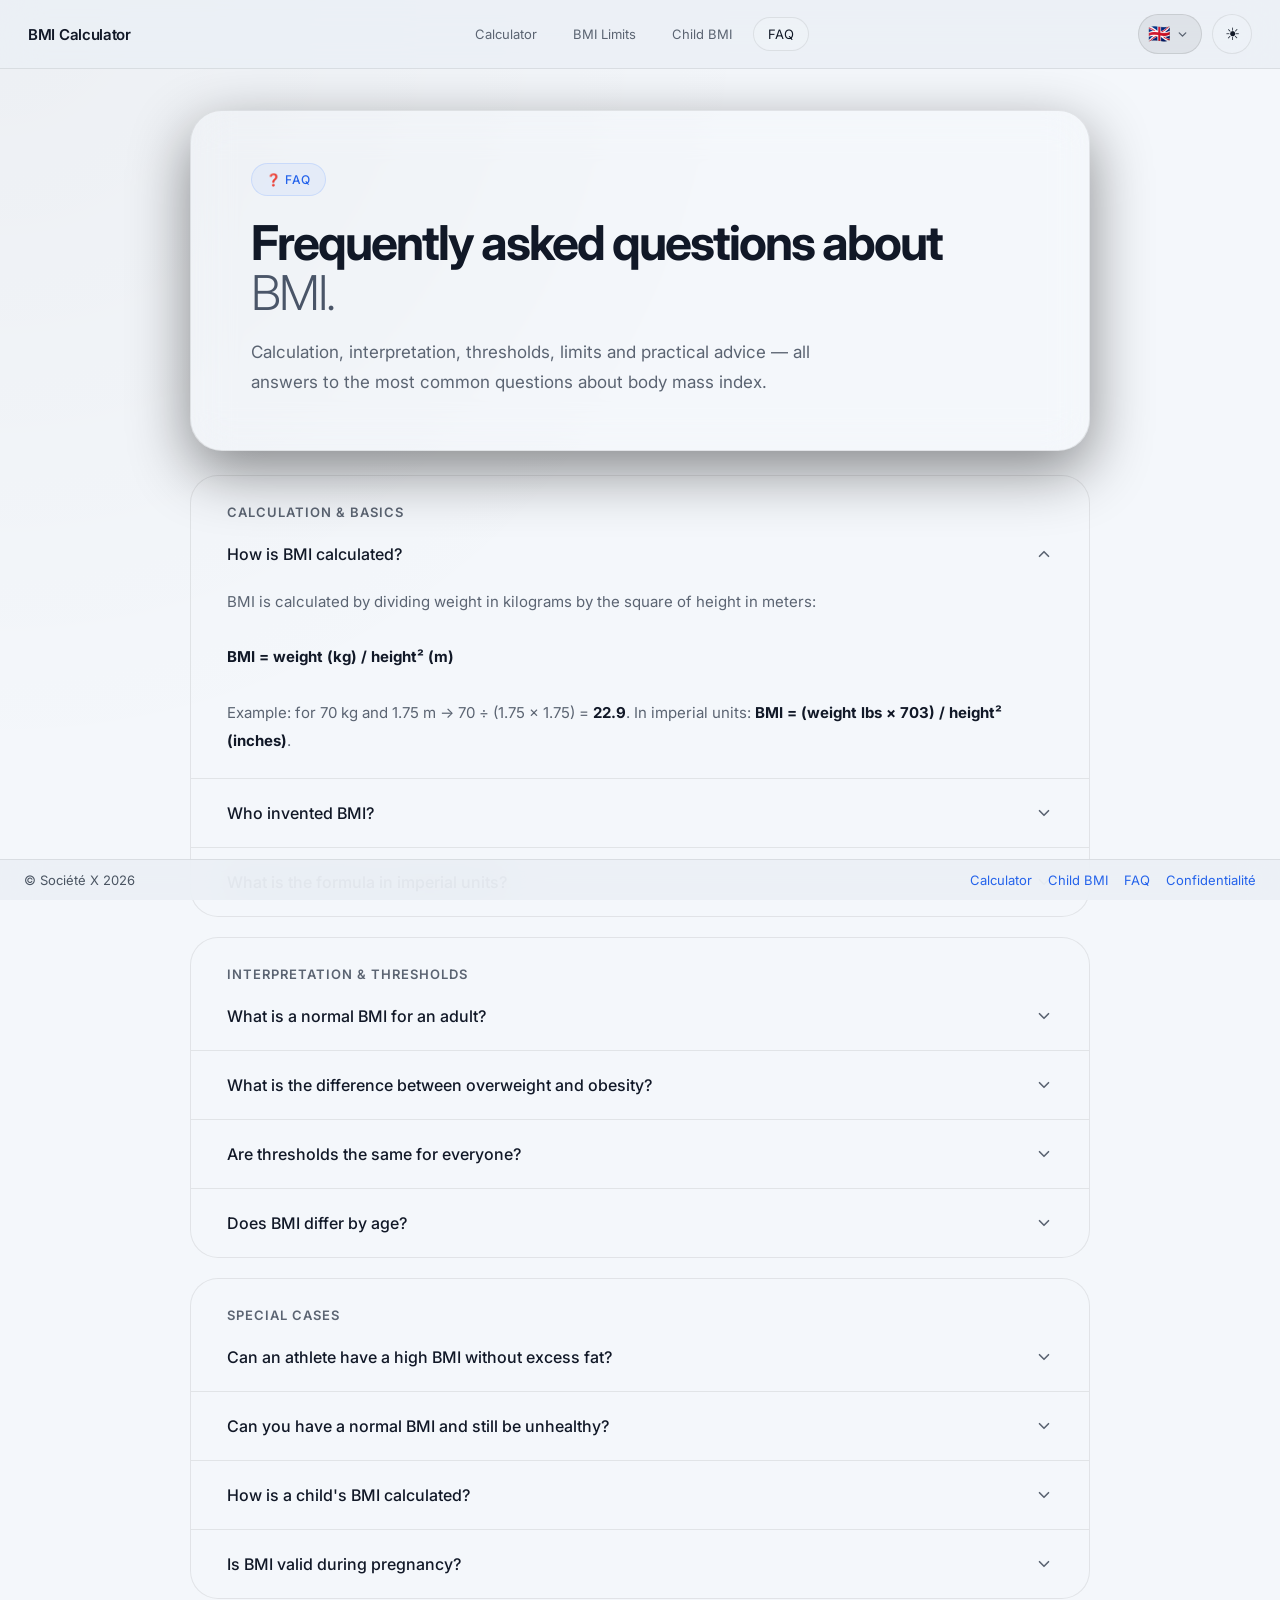
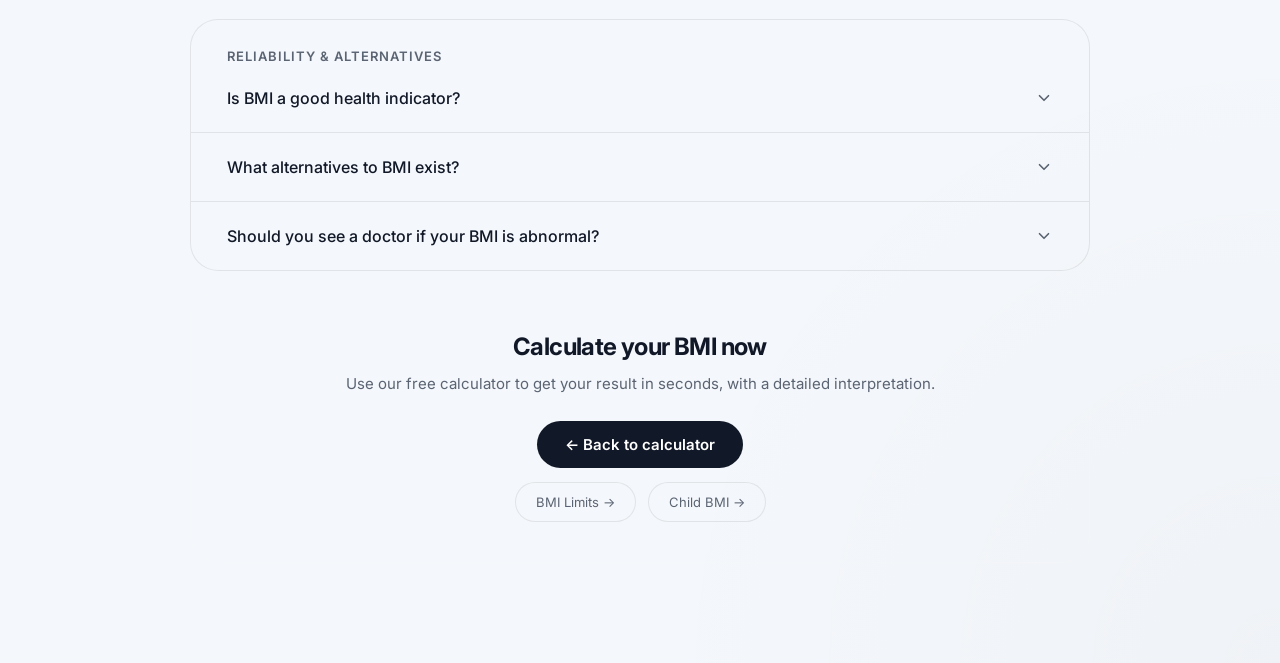
==== commit 46a70612: "feat: ajoute politique de confidentialité et enrichit les mentions légales Nouvelle page politique-c" ====
--- a/faq-imc.html
+++ b/faq-imc.html
@@ -648,6 +648,7 @@
       <a href="index.html" id="footCalc">Calculateur</a>
       <a href="imc-enfant.html" id="footEnfant">IMC enfant</a>
       <a href="faq-imc.html" id="footFaq">FAQ</a>
+      <a href="politique-confidentialite.html">Confidentialité</a>
     </div>
   </footer>
 
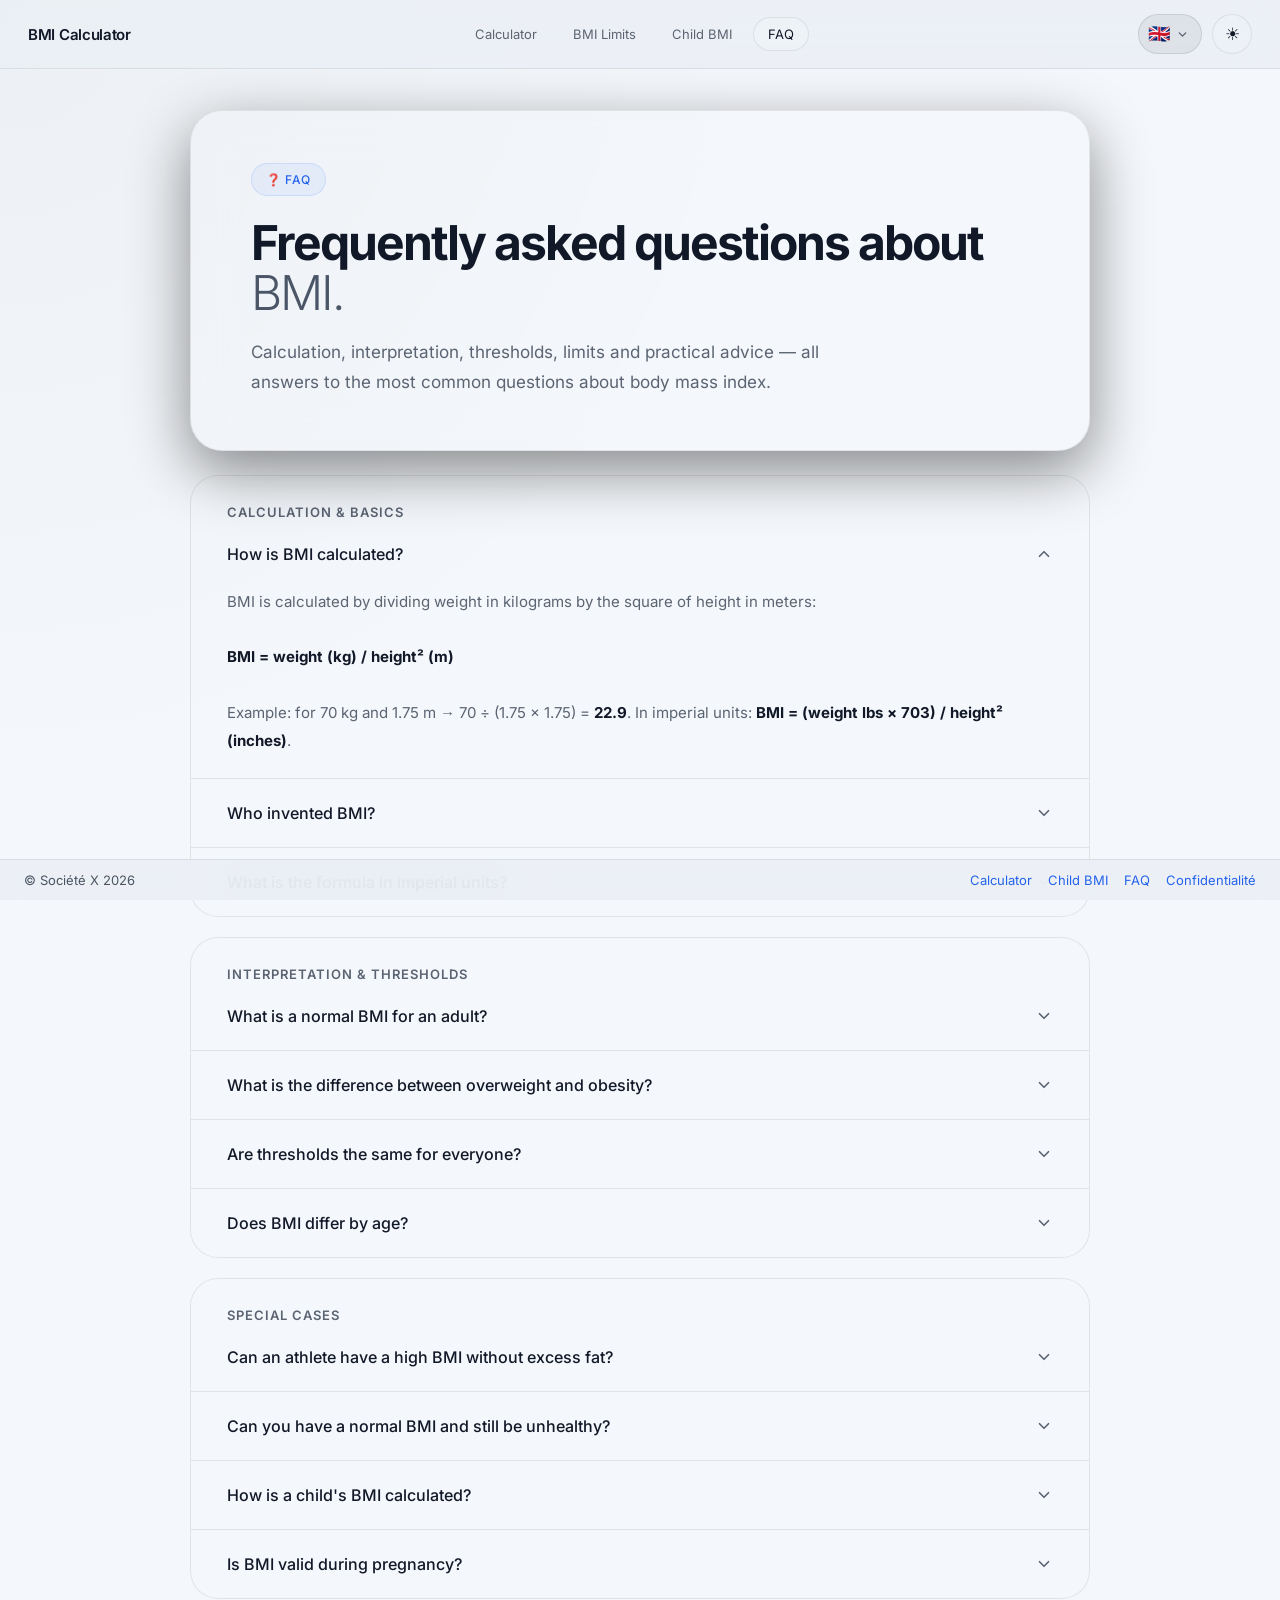
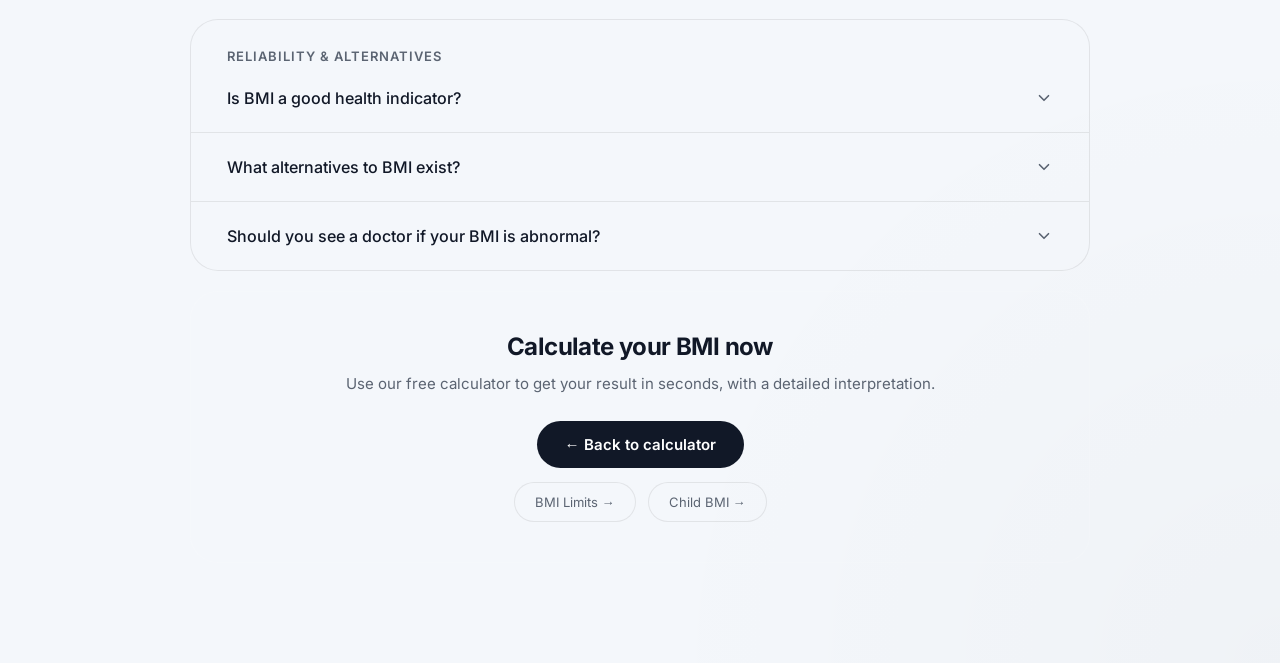
==== commit 4c33a778: "feat: auto-hébergement de la police Inter (suppression Google Fonts) Téléchargement des fichiers wof" ====
--- a/faq-imc.html
+++ b/faq-imc.html
@@ -12,9 +12,7 @@
   <meta property="og:description" content="Toutes les réponses aux questions fréquentes sur l'indice de masse corporelle.">
   <meta property="og:type" content="article">
   <link rel="canonical" href="https://www.votresite.com/faq-imc">
-  <link rel="preconnect" href="https://fonts.googleapis.com">
-  <link rel="preconnect" href="https://fonts.gstatic.com" crossorigin>
-  <link href="https://fonts.googleapis.com/css2?family=Inter:wght@300;400;500;600;700&display=swap" rel="stylesheet">
+  <link rel="stylesheet" href="fonts/inter.css">
 
   <style>
     * { margin: 0; padding: 0; box-sizing: border-box; }
--- a/fonts/inter.css
+++ b/fonts/inter.css
@@ -0,0 +1,23 @@
+/* Inter v20 — auto-hébergé, subsets latin + latin-ext */
+
+@font-face {
+  font-family: 'Inter';
+  font-style: normal;
+  font-weight: 100 900;
+  font-display: swap;
+  src: url('inter-latin-ext.woff2') format('woff2');
+  unicode-range: U+0100-02BA, U+02BD-02C5, U+02C7-02CC, U+02CE-02D7, U+02DD-02FF,
+    U+0304, U+0308, U+0329, U+1D00-1DBF, U+1E00-1E9F, U+1EF2-1EFF,
+    U+2020, U+20A0-20AB, U+20AD-20C0, U+2113, U+2C60-2C7F, U+A720-A7FF;
+}
+
+@font-face {
+  font-family: 'Inter';
+  font-style: normal;
+  font-weight: 100 900;
+  font-display: swap;
+  src: url('inter-latin.woff2') format('woff2');
+  unicode-range: U+0000-00FF, U+0131, U+0152-0153, U+02BB-02BC, U+02C6, U+02DA,
+    U+02DC, U+0304, U+0308, U+0329, U+2000-206F, U+20AC, U+2122,
+    U+2191, U+2193, U+2212, U+2215, U+FEFF, U+FFFD;
+}
